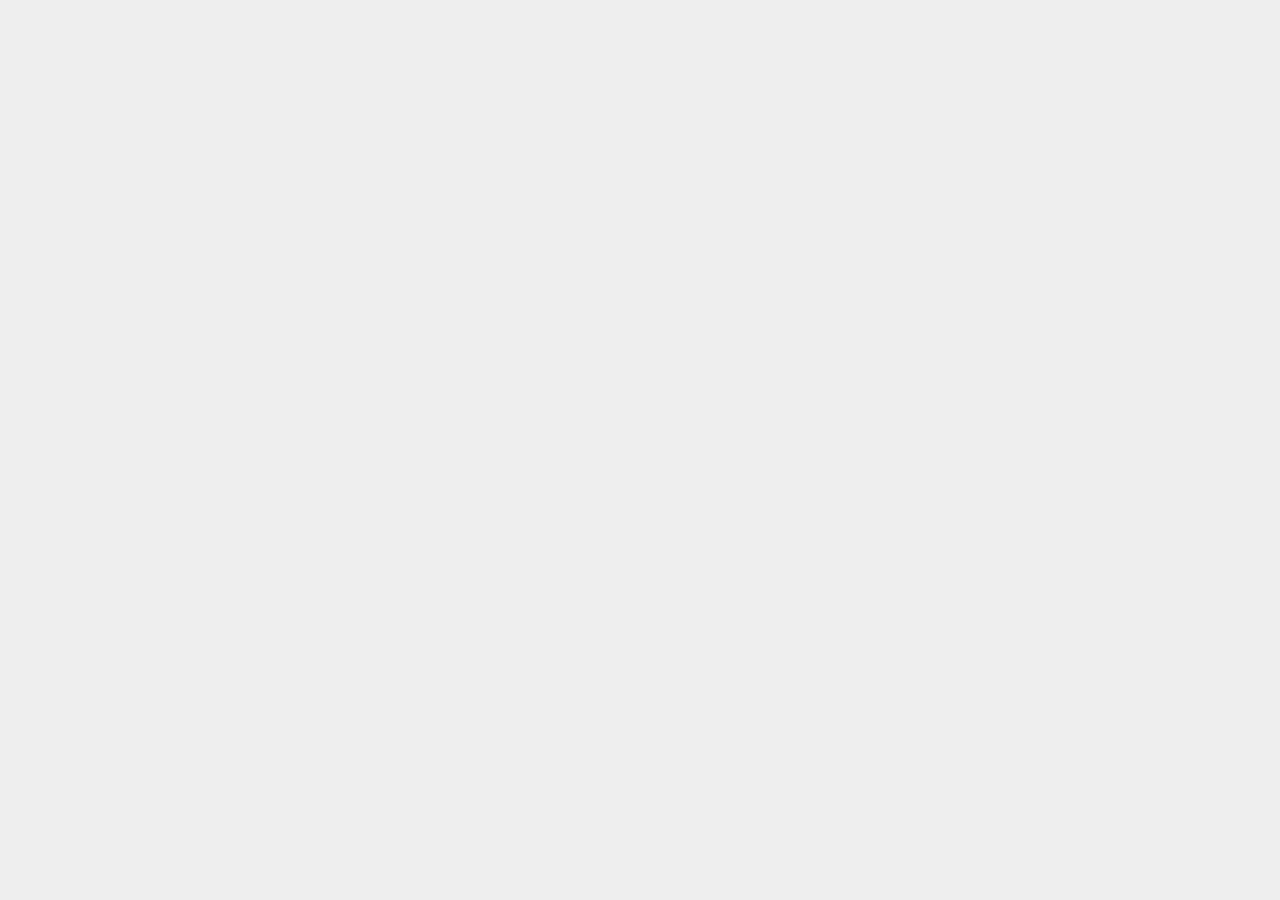
==== products/product01.html @ 3521f0fa "파일세팅" ====
<!DOCTYPE html>
<html lang="en">
<head>
    <meta charset="UTF-8">
    <meta name="viewport" content="width=device-width, initial-scale=1.0">
    <title>상품1</title>
    <link rel="stylesheet" href="../resources/style.css">
    <script src="../resources/main.js"></script></head>
</head>
<body>
    
</body>
</html>
---- resources/style.css ----
body{background:#eee;}
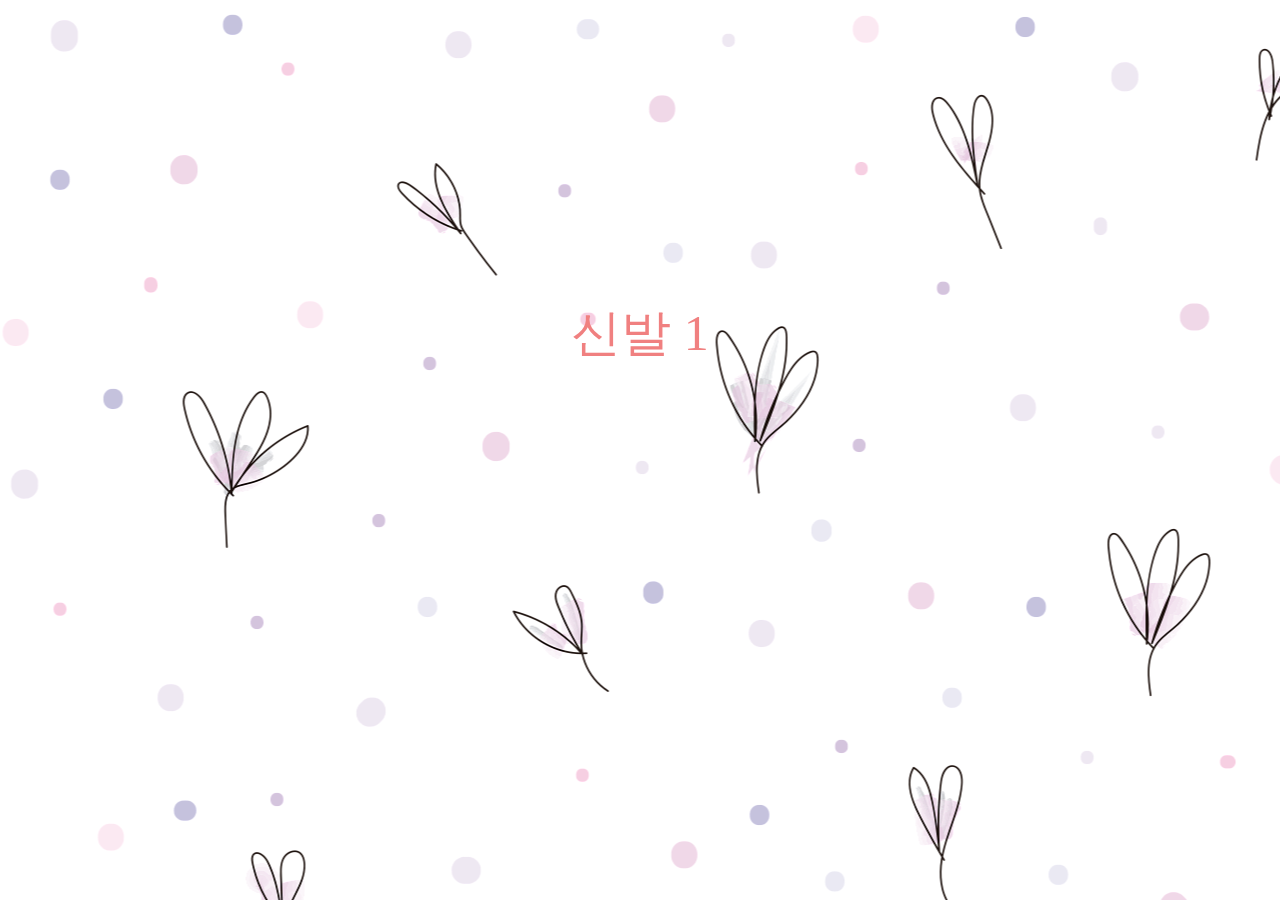
==== commit 5cdea3c4: "페이지 마크업" ====
--- a/products/product01.html
+++ b/products/product01.html
@@ -8,6 +8,6 @@
     <script src="../resources/main.js"></script></head>
 </head>
 <body>
-    
+    <p class="text">신발 1</p>
 </body>
 </html>--- a/resources/style.css
+++ b/resources/style.css
@@ -1 +1,15 @@
-body{background:#eee;}+*{margin:0; padding:0;}
+body{background:url(images/bg.png) center top;}
+a{color:#333; text-decoration: none;}
+a:hover{text-decoration: underline; color:orange;}
+
+h1{text-align: center; font-size: 32px;}
+.pro {display: flex; flex-wrap: wrap; justify-content: space-between; width:800px; margin:0 auto;}
+.pro a{width:30%; margin-top:30px;} 
+.pro a img{width:100%; height:fit-content}
+
+aside{background:#efefef; border-radius: 5px; padding:10px; width:100px; position:fixed; top:150px; right:30px;}
+aside a{width:100%; margin-top:20px; display: block;}
+aside a img{width:100%;}
+
+.text{font-size: 50px; color:lightcoral; text-align: center; padding-top:300px;}